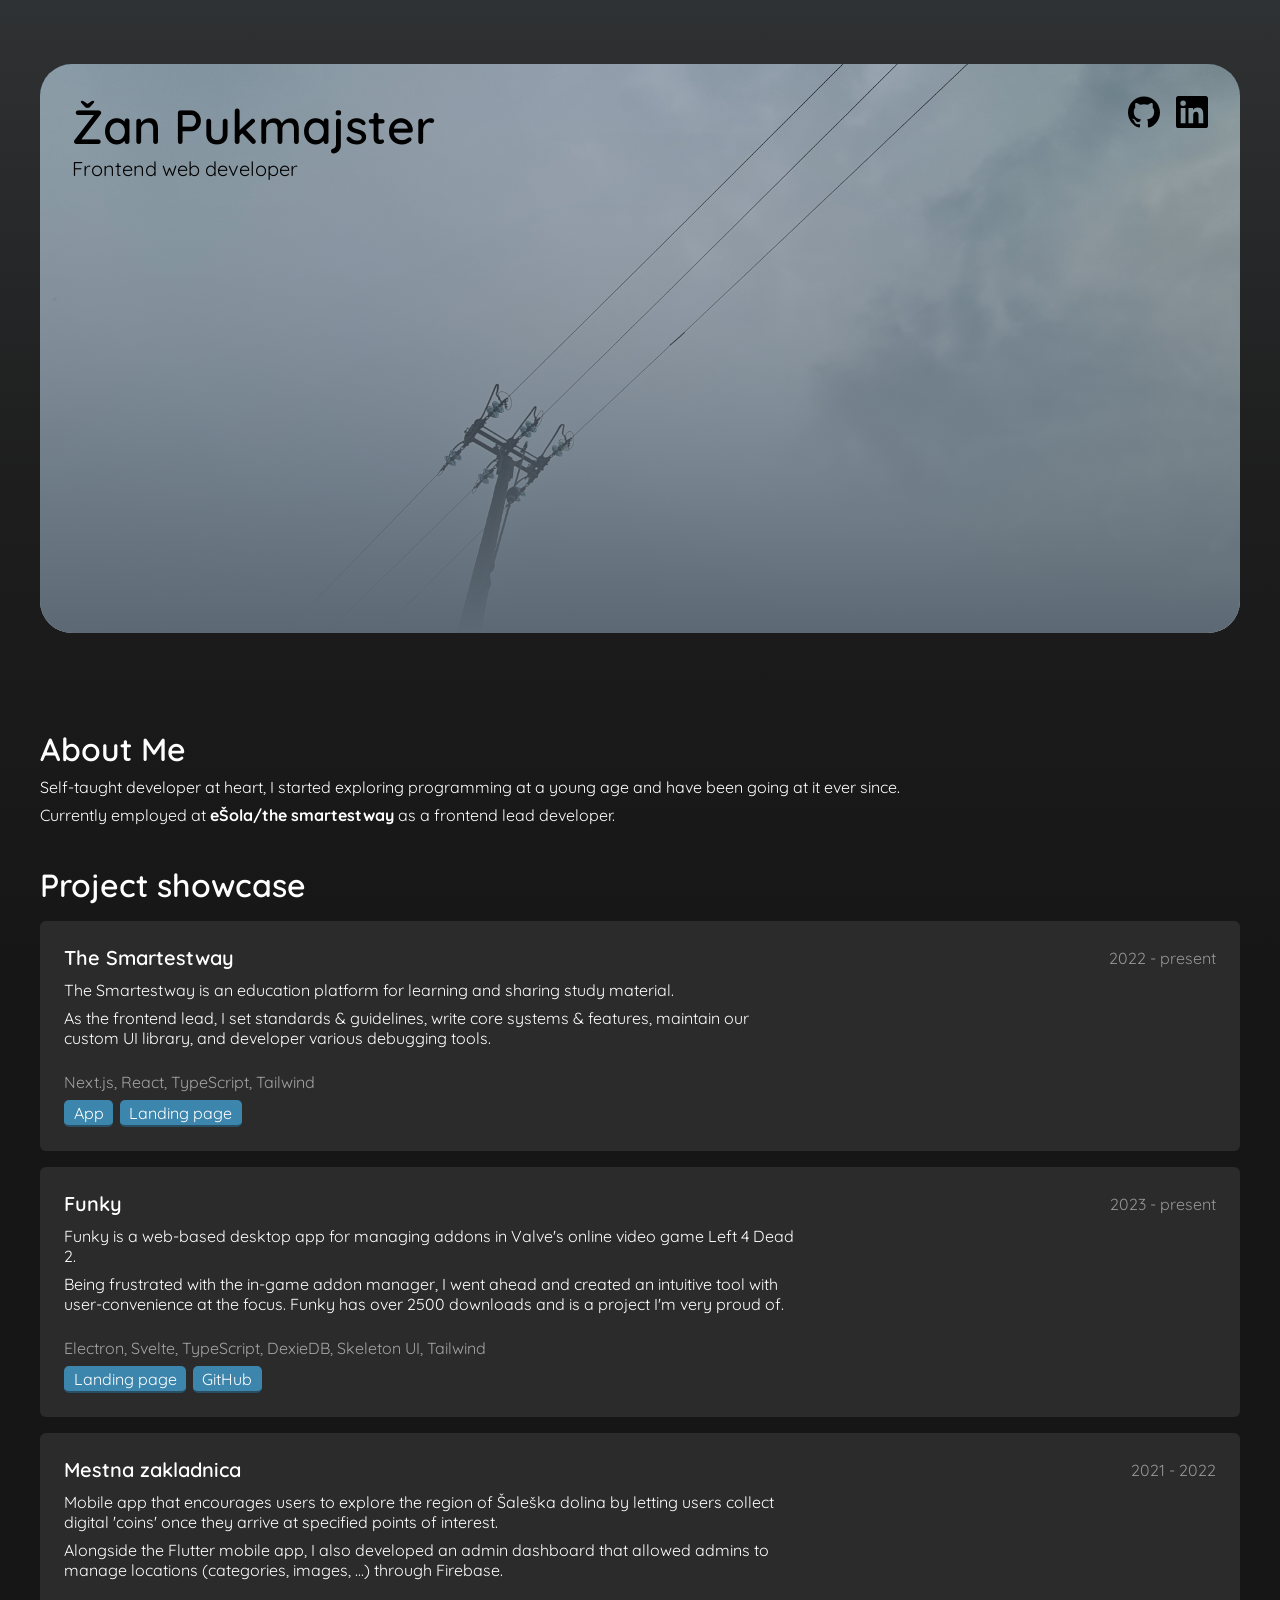
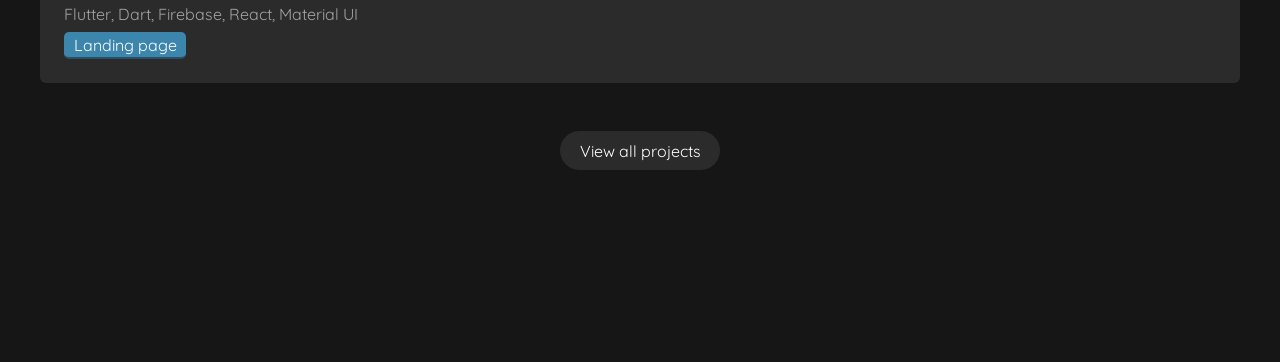
==== docs/index.html @ 7777bf66 "move to /docs" ====
<!doctype html>
<html lang="en">
  <head>
    <meta charset="UTF-8" />
    <meta name="viewport" content="width=device-width, initial-scale=1.0" />
    <title>Žan Pukmajster</title>

    <!-- CSS -->
    <link rel="stylesheet" href="index.css" />

    <!-- Google Fonts -->
    <link rel="preconnect" href="https://fonts.googleapis.com" />
    <link rel="preconnect" href="https://fonts.gstatic.com" crossorigin />

    <link
      href="https://fonts.googleapis.com/css2?family=Quicksand:wght@300..700&display=swap"
      rel="stylesheet"
    />

    <script defer src="./scripts/project-card.js"></script>
  </head>

  <body>
    <div id="BackgroundContainer">
      <div id="BackgroundInner">
        <img src="./assets/bg.jpg" id="BlurredBg" alt="" />
        <div id="BlurredBgOverlay"></div>
      </div>
    </div>

    <section id="Header">
      <div id="HeaderText">
        <h1 id="HeaderName">Žan Pukmajster</h1>
        <h4 id="HeaderTagline">Frontend web developer</h4>

        <div id="HeaderLinks">
          <a href="https://github.com/pukmajster" target="_blank">
            <p-icon-github></p-icon-github>
          </a>

          <a
            href="https://www.linkedin.com/in/%C5%BEan-pukmajster-7052091b8/"
            target="_blank"
          >
            <p-icon-linkedin></p-icon-linkedin>
          </a>
        </div>
      </div>
    </section>

    <main>
      <section id="Bio" class="TextPadding">
        <h2>About Me</h2>
        <p>
          Self-taught developer at heart, I started exploring programming at a
          young age and have been going at it ever since.
        </p>

        <p>
          Currently employed at <strong>eŠola/the smartestway</strong> as a
          frontend lead developer.
        </p>
      </section>

      <section id="Projects">
        <div style="margin-top: 2em">
          <h2 class="TextPadding">Project showcase</h2>
        </div>

        <p-project-card
          title="The Smartestway"
          timeframe="2022 - present"
          about="The Smartestway is an education platform for learning and sharing study material."
          details="As the frontend lead, I set standards &
            guidelines, write core systems & features, maintain our custom UI
            library, and developer various debugging tools."
          stack="Next.js, React, TypeScript, Tailwind"
          app-url="https://app.thesmartestway.com/"
          landing-page-url="https://thesmartestway.com/"
        ></p-project-card>

        <p-project-card
          title="Funky"
          timeframe="2023 - present"
          about="Funky is a web-based desktop app for managing addons in Valve's
            online video game Left 4 Dead 2."
          details="Being frustrated with the in-game addon manager, I went ahead and
            created an intuitive tool with user-convenience at the focus. Funky has over 2500 downloads and is a project I'm very proud of."
          stack="Electron, Svelte, TypeScript, DexieDB, Skeleton UI, Tailwind"
          landing-page-url="https://pukmajster.github.io/funky/"
          github-url="https://github.com/pukmajster/funky"
        ></p-project-card>

        <p-project-card
          title="Mestna zakladnica"
          timeframe="2021 - 2022"
          about="Mobile app that encourages users to explore the region of Šaleška
            dolina by letting users collect digital 'coins' once they arrive at
            specified points of interest."
          details="Alongside the Flutter mobile app, I also developed an admin dashboard that allowed admins to manage locations (categories, images, ...) through Firebase."
          stack="Flutter, Dart, Firebase, React, Material UI"
          landing-page-url="https://www.visitsaleska.si/sl/dozivetja/otrosko/mestna-zakladnica/"
        ></p-project-card>

        <a id="AllProjectsLink" class="Button" href="/projects.html">
          View all projects
        </a>
      </section>

      <footer>
        <!-- <p>© 2026 Žan Pukmajster</p> -->
      </footer>

      <section id="Devroom" style="display: none">
        <h1>H1 heading</h1>
        <h2>H2 heading</h2>
        <h3>H3 heading</h3>
        <h4>H4 heading</h4>
        <h5>H5 heading</h5>
        <p>Paragraph</p>
      </section>
    </main>
  </body>
</html>
---- docs/index.css ----
* {
  margin: 0;
  padding: 0;
  box-sizing: content-box;
}

:root {
  --text-color: #000000;
  --body-bg: #161616;
  --bio-bg: #5c6974;
  --sect-w: 1200px;
  --sect-p: 2em;
  --content-border-color: #9494944f;

  font-family: "Quicksand", Nunito, sans-serif;
}

html,
body {
  overflow-x: hidden;
}

body {
  background-color: var(--body-bg);
  color: var(--text-color);
  margin: 0;
}

main {
  padding: 32px;
}

.Padded {
  padding: var(--sect-p);
}

#BackgroundInner {
  position: relative;
  margin: 0 auto;
  width: 100vw;
  display: grid;

  &>* {
    grid-area: 1/1;
  }
}

#BlurredBg {
  display: none;
  margin: 0 auto;
  max-width: 1200px;

  opacity: 0.2;

  z-index: -3;

  filter: blur(18px);
  transform: scale(2) rotate(180deg) translateY(2px);
}

#BlurredBgOverlay {
  margin: 0 auto;
  width: 100vw;
  height: 990px;

  position: absolute;
  left: 0;
  right: 0;

  z-index: -1;

  /* background: linear-gradient(180deg, rgba(255, 255, 255, 0), var(--body-bg)); */
  background: linear-gradient(180deg, #8490993a, #1d1d1d, var(--body-bg));
}

@media (max-width: 1300px) {
  #BackgroundContainer {
    /* display: none; */
  }
}


section,
footer {
  max-width: var(--sect-w);
  width: 100%;
  margin: 0 auto;
}

h1,
h2,
h3,
h4,
h5 {
  font-family: "Quicksand", Nunito, sans-serif;
  font-weight: 600;
}

h1 {
  font-size: 3rem;
}

h2 {
  font-size: 2rem;
}

h3 {
  font-size: 1.5rem;
}

h4 {
  font-size: 1.25rem;
}

h5 {
  font-size: 1rem;
}

p {
  font-size: 1rem;
  line-height: 1.25;
  margin: 0.5em 0;
}

.PaddedSection {
  padding: var(--sect-p);
  width: var(--sect-w);
  margin: 0 auto;
}

.TextPadding {
  /* padding-left: 1em; */
}

#Header {
  position: relative;
  height: 569px;

  max-width: var(--sect-w);
  overflow: hidden;
  box-shadow: 0px 4px 12px rgba(0, 0, 0, 0.342);

  background-image: url("assets/bg.jpg");
  background-position: top center;
  background-size: cover;
  background-repeat: no-repeat;

  /* Header gradient */
  &::before {
    content: "";
    position: absolute;
    pointer-events: none;
    user-select: none;
    top: 0;
    left: 0;
    width: var(--sect-w);
    height: 100%;
    background: linear-gradient(180deg, rgba(255, 255, 255, 0), #1616169d);
    background: linear-gradient(180deg, rgba(255, 255, 255, 0), var(--bio-bg));
  }

  #HeaderText {
    position: relative;

    display: flex;
    flex-direction: column;
    gap: 0rem;

    margin-top: em;
    padding: 2em;
    height: 100%;

    #HeaderTagline {
      font-weight: 400;
    }

    #HeaderLinks {
      position: absolute;
      top: 2em;
      right: 2em;

      display: flex;
      gap: 1em;
    }
  }

  #HeaderBio {
    position: relative;
  }
}

@media (min-width: 1220px) {
  #Header {
    margin: 4em auto 4em auto;
    border-radius: 2em;
    box-shadow: none;

    /* Header gradient */
    &::before {
      background: linear-gradient(180deg, rgba(255, 255, 255, 0), var(--bio-bg));
    }
  }
}

#AllProjectsLink {
  display: block;
  margin: 2em auto;
}

.Button {
  appearance: none;
  background: none;
  border: none;
  color: white;
  padding: 0.6em 1.2em;

  background: #2b2b2b;
  border-radius: 666px;

  &:hover {
    background: rgba(255, 255, 255, 0.219);
  }
}

#HomeButton {
  appearance: none;
  background: none;
  border: none;
  color: white;
  font-size: 1.4em;
  padding: 0.5em;

  display: flex;
  align-items: center;
  gap: 0.4em;

  aspect-ratio: 1/1;

  display: grid;
  place-items: center;

  svg {
    width: 1em;
    height: 1em;
    color: white;
    translate: -2px 0;
  }

  background: #2b2b2b;
  border-radius: 1555px;

  &:hover {
    background: rgba(255, 255, 255, 0.219);
  }
}

#Bio {
  color: white;
}

#Work {
  background-color: var(--bio-bg)
}

footer {
  padding: 4em 2em;
  text-align: center;
  color: rgb(172, 169, 169);
}

.CareerBox {
  background-color: #ffffff1c;
  border-radius: 4px;
  padding: 1.5em;

  display: flex;
  flex-direction: column;
  gap: 0.45em;
}

#CareerContainer {
  display: grid;
  grid-template-columns: 1fr 1fr;
  gap: 1em;

  margin-top: 1em;
}

#CareerEnterprise {
  grid-column: 1 / 3;
}

#Projects {
  display: flex;
  flex-direction: column;
  gap: 1em;

  /* max-width: 800px; */

  color: white;

  .ProjectCard {
    padding: 1.5em;
    border-radius: 6px;

    background: rgb(43, 43, 43);
  }

  .ProjectCardHeader {
    width: 100%;
    display: flex;
    justify-content: space-between;

    h4 {
      display: inline-block;
    }
  }

  .ProjectCardTimeframe {
    opacity: 0.5;
    line-height: 1.7;
  }

  .ProjectCardLinks {
    display: flex;
    gap: 0.4em;
  }

  .ProjectCardStack {
    margin-top: 24px;

    font-size: 1em;
    color: rgb(163, 163, 163);
  }

  .ProjectCategory {
    display: flex;
    align-items: center;
    gap: 1em;

    &.ProjectCategory__Padded {
      margin-top: 1em;
    }

    .ProjectCategoryLine {
      flex: 1;
      height: 1px;
      background-color: rgb(114, 114, 114);
    }
  }

  .ProjectCardContent {
    display: grid;
    grid-template-columns: 1fr 400px;
    gap: 1rem;

    @media (max-width: 1220px) {
      display: flex;
      flex-direction: column;
    }
  }

  .ProjectCardImg {
    object-fit: cover;
    border-radius: 8px;
    width: 100%;

    @media (max-width: 1220px) {
      height: auto;
      width: auto;
      max-width: min(100%, 600px);
    }
  }

}

a {
  color: inherit;
  text-decoration: none;

  .Icon {
    &:hover {
      color: rgb(255, 255, 255);
    }
  }
}

.Link {
  background: rgb(60, 133, 172);

  &:hover {
    background: rgb(30, 97, 133);
  }

  color: white;
  padding: 0.15em 0.6em;

  border-bottom: 2px solid rgba(19, 19, 19, 0.473);
  border-radius: 5px;

}

.Icon {
  width: 2em;
  height: 2em;
}



#Devroom {}
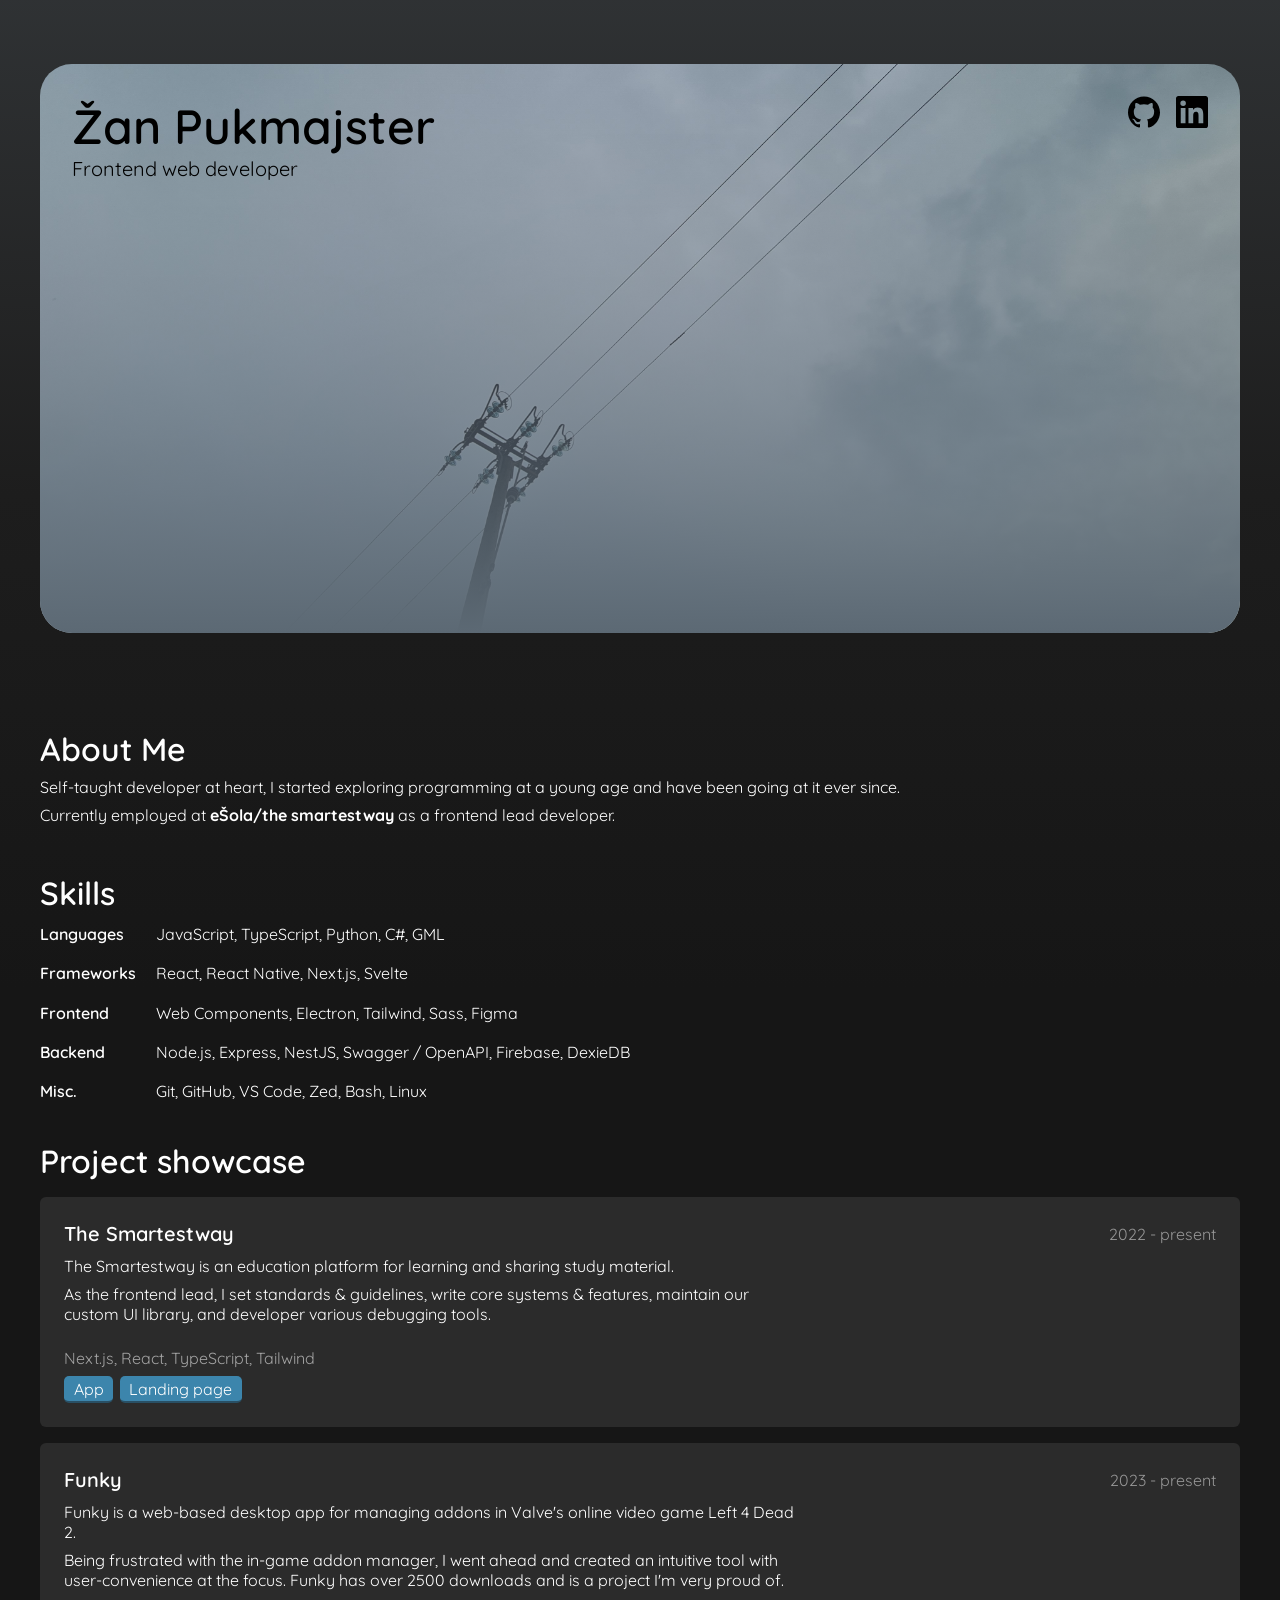
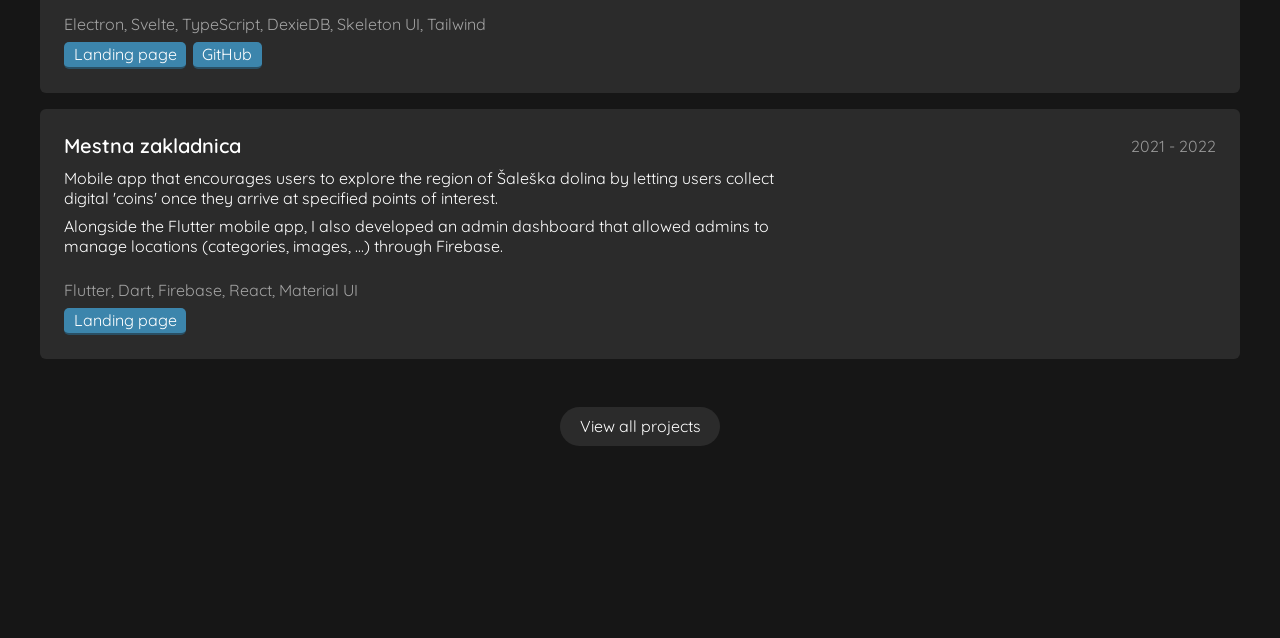
==== commit 7de2902b: "add skills" ====
--- a/docs/index.html
+++ b/docs/index.html
@@ -38,10 +38,7 @@
             <p-icon-github></p-icon-github>
           </a>
 
-          <a
-            href="https://www.linkedin.com/in/%C5%BEan-pukmajster-7052091b8/"
-            target="_blank"
-          >
+          <a href="https://www.linkedin.com/in/pukmajster/" target="_blank">
             <p-icon-linkedin></p-icon-linkedin>
           </a>
         </div>
@@ -60,6 +57,35 @@
           Currently employed at <strong>eŠola/the smartestway</strong> as a
           frontend lead developer.
         </p>
+      </section>
+
+      <section id="Skills" class="">
+        <h2>Skills</h2>
+
+        <p-skills-row
+          category="Languages"
+          skills="JavaScript, TypeScript, Python, C#, GML"
+        ></p-skills-row>
+
+        <p-skills-row
+          category="Frameworks"
+          skills="React, React Native, Next.js, Svelte"
+        ></p-skills-row>
+
+        <p-skills-row
+          category="Frontend"
+          skills="Web Components, Electron, Tailwind, Sass, Figma"
+        ></p-skills-row>
+
+        <p-skills-row
+          category="Backend"
+          skills="Node.js, Express, NestJS, Swagger / OpenAPI, Firebase, DexieDB"
+        ></p-skills-row>
+
+        <p-skills-row
+          category="Misc."
+          skills="Git, GitHub, VS Code, Zed, Bash, Linux"
+        ></p-skills-row>
       </section>
 
       <section id="Projects">
--- a/docs/index.css
+++ b/docs/index.css
@@ -202,6 +202,18 @@
   }
 }
 
+@media (max-width: 620px) {
+
+  #Header #HeaderName {
+    font-size: 2.4rem;
+  }
+
+  #Header #HeaderText #HeaderLinks {
+    top: unset;
+    bottom: 5.5rem;
+  }
+}
+
 #AllProjectsLink {
   display: block;
   margin: 2em auto;
@@ -371,7 +383,39 @@
       max-width: min(100%, 600px);
     }
   }
-
+}
+
+
+section#Skills {
+  margin-top: 3rem;
+  color: white;
+}
+
+.SkillsRow {
+  display: flex;
+  margin-top: 0.2rem;
+  gap: 0px;
+
+  .SkillsRowCategory {
+    font-weight: 600;
+    margin-right: 1em;
+    width: 100px
+  }
+
+  .SkillsRowSkills {
+    font-weight: 400;
+  }
+}
+
+@media (max-width: 1220px) {
+  .SkillsRow {
+    flex-direction: column;
+    margin-top: 1rem;
+
+    .SkillsRowCategory {
+      line-height: 0px;
+    }
+  }
 }
 
 a {
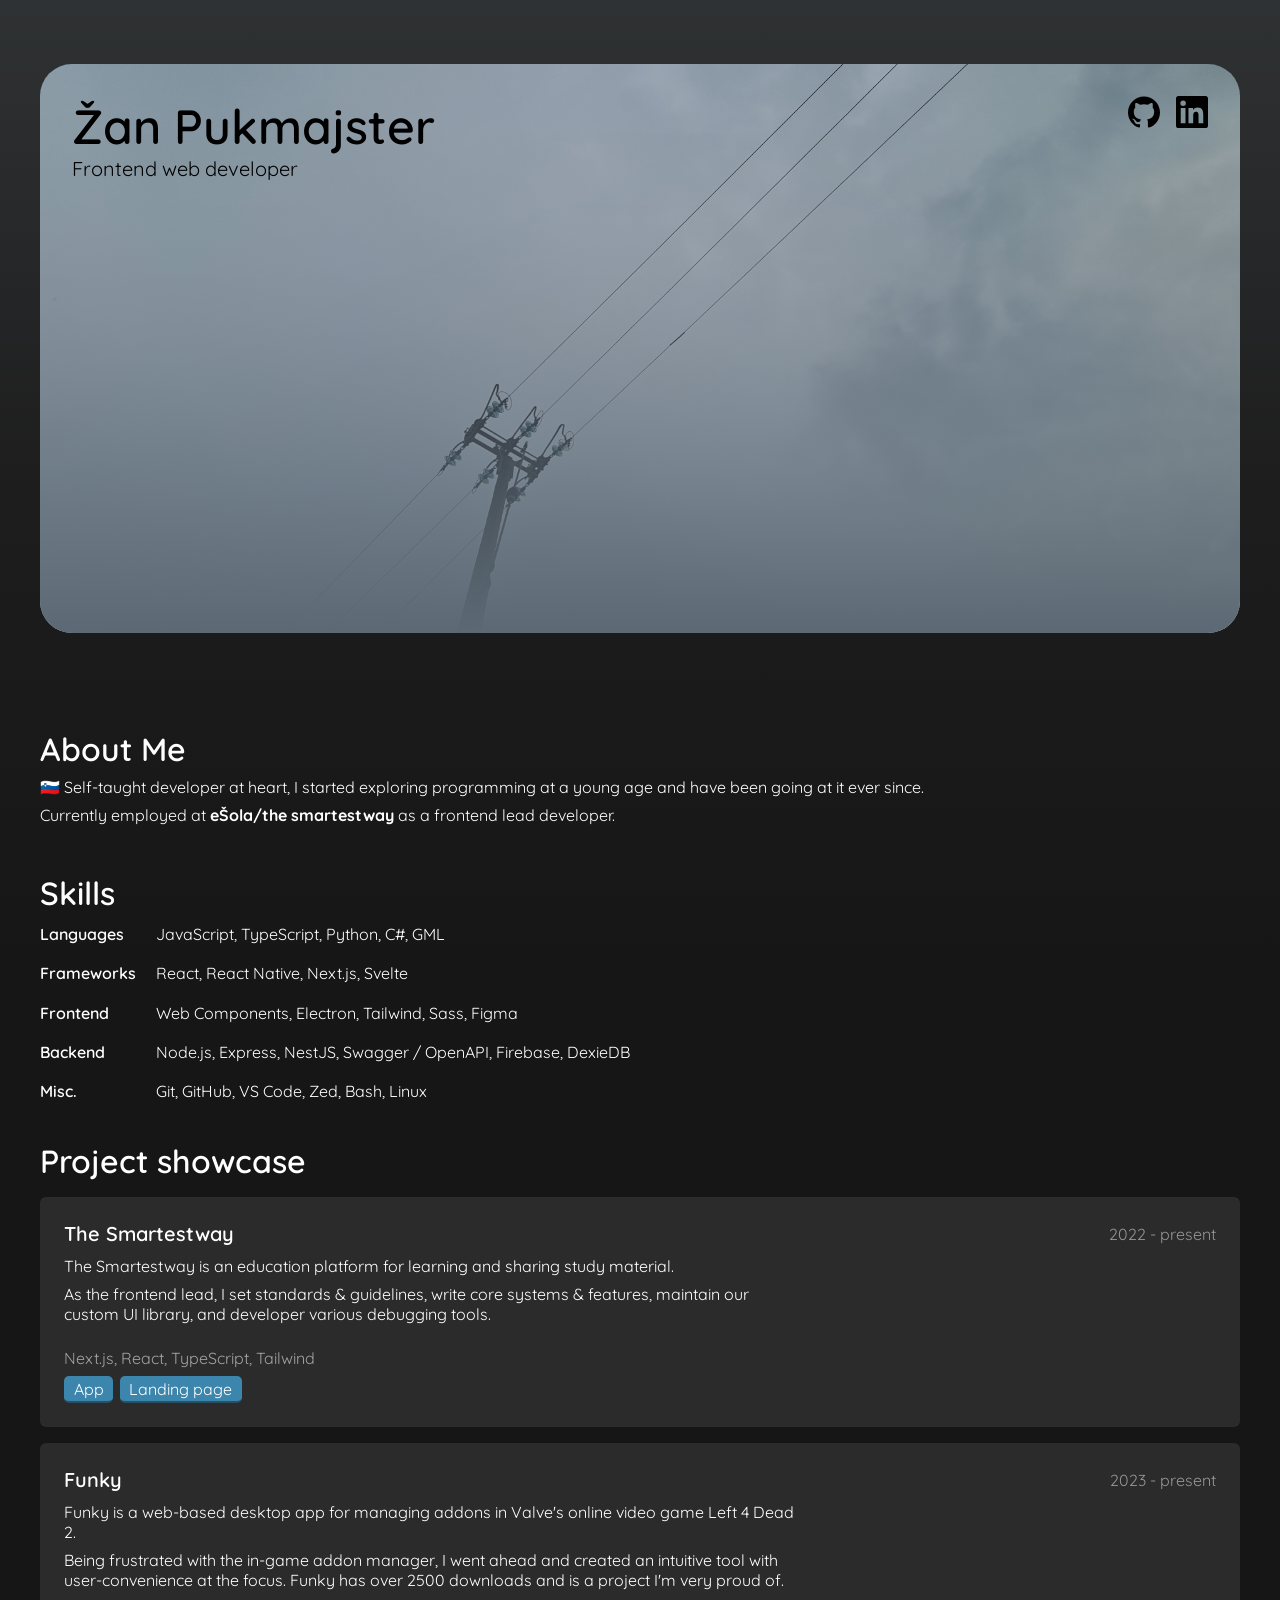
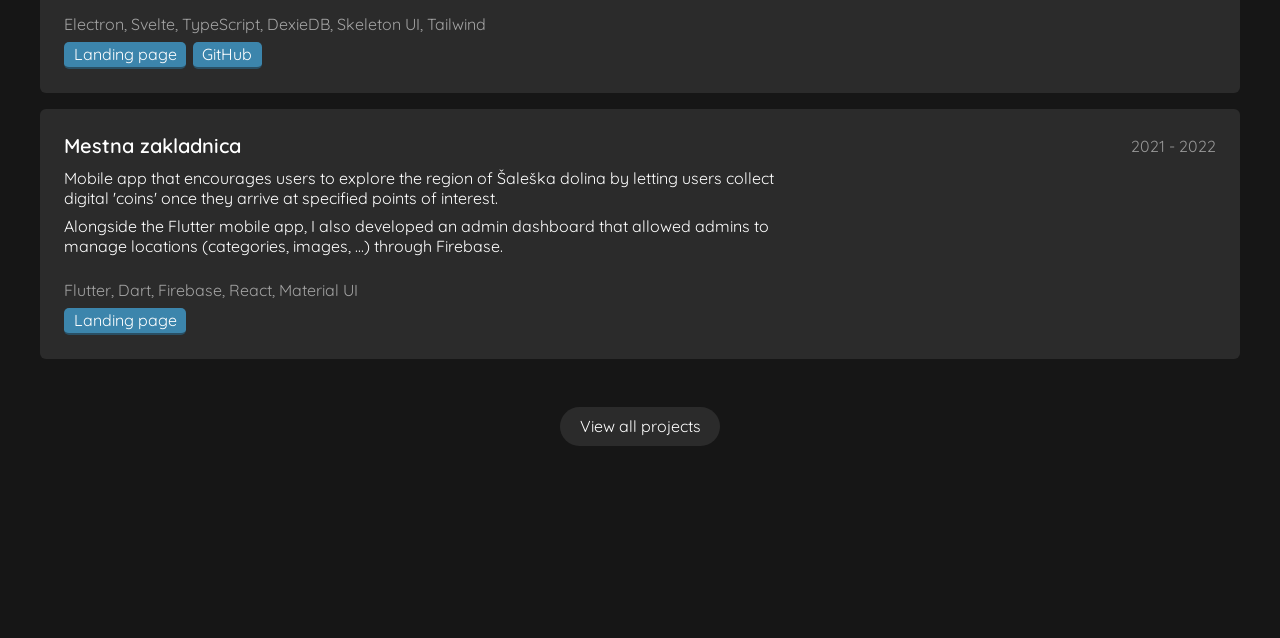
==== commit 6398e94b: "add country" ====
--- a/docs/index.html
+++ b/docs/index.html
@@ -49,8 +49,8 @@
       <section id="Bio" class="TextPadding">
         <h2>About Me</h2>
         <p>
-          Self-taught developer at heart, I started exploring programming at a
-          young age and have been going at it ever since.
+          🇸🇮 Self-taught developer at heart, I started exploring programming at
+          a young age and have been going at it ever since.
         </p>
 
         <p>
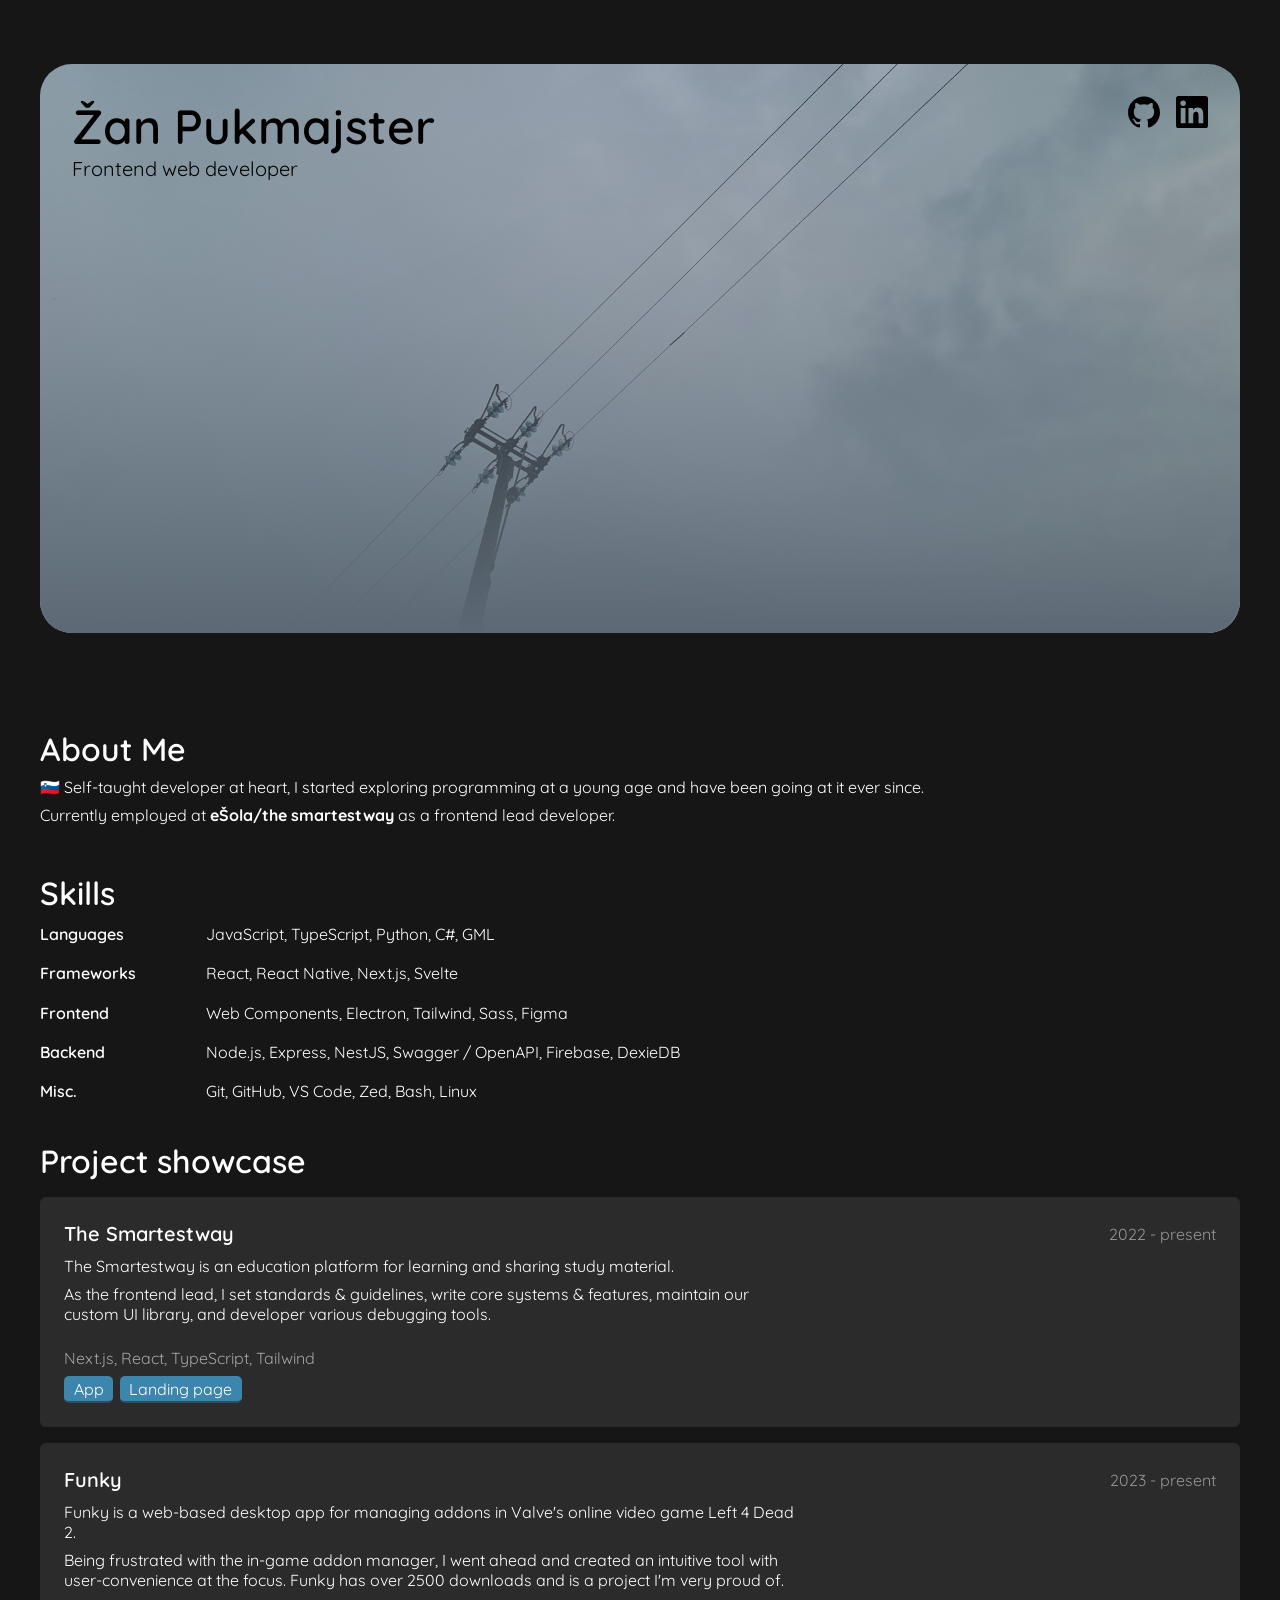
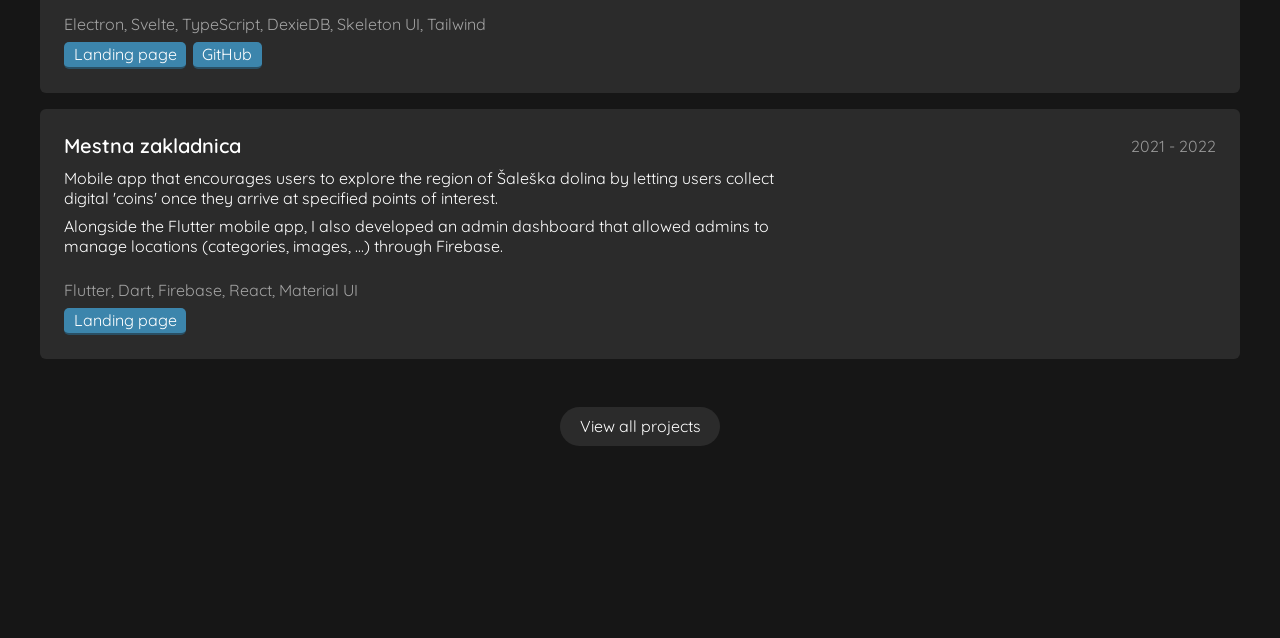
==== commit ae9324b2: "remove bg" ====
--- a/docs/index.html
+++ b/docs/index.html
@@ -21,13 +21,6 @@
   </head>
 
   <body>
-    <div id="BackgroundContainer">
-      <div id="BackgroundInner">
-        <img src="./assets/bg.jpg" id="BlurredBg" alt="" />
-        <div id="BlurredBgOverlay"></div>
-      </div>
-    </div>
-
     <section id="Header">
       <div id="HeaderText">
         <h1 id="HeaderName">Žan Pukmajster</h1>
--- a/docs/index.css
+++ b/docs/index.css
@@ -34,52 +34,6 @@
   padding: var(--sect-p);
 }
 
-#BackgroundInner {
-  position: relative;
-  margin: 0 auto;
-  width: 100vw;
-  display: grid;
-
-  &>* {
-    grid-area: 1/1;
-  }
-}
-
-#BlurredBg {
-  display: none;
-  margin: 0 auto;
-  max-width: 1200px;
-
-  opacity: 0.2;
-
-  z-index: -3;
-
-  filter: blur(18px);
-  transform: scale(2) rotate(180deg) translateY(2px);
-}
-
-#BlurredBgOverlay {
-  margin: 0 auto;
-  width: 100vw;
-  height: 990px;
-
-  position: absolute;
-  left: 0;
-  right: 0;
-
-  z-index: -1;
-
-  /* background: linear-gradient(180deg, rgba(255, 255, 255, 0), var(--body-bg)); */
-  background: linear-gradient(180deg, #8490993a, #1d1d1d, var(--body-bg));
-}
-
-@media (max-width: 1300px) {
-  #BackgroundContainer {
-    /* display: none; */
-  }
-}
-
-
 section,
 footer {
   max-width: var(--sect-w);
@@ -140,7 +94,7 @@
   overflow: hidden;
   box-shadow: 0px 4px 12px rgba(0, 0, 0, 0.342);
 
-  background-image: url("assets/bg.jpg");
+  background-image: url("assets/hero.jpg");
   background-position: top center;
   background-size: cover;
   background-repeat: no-repeat;
@@ -385,6 +339,15 @@
   }
 }
 
+#PageBgWrapper {
+  pointer-events: none;
+  position: absolute;
+  top: 0;
+  left: 0;
+
+  width: 100%;
+  height: 100%;
+}
 
 section#Skills {
   margin-top: 3rem;
@@ -399,7 +362,7 @@
   .SkillsRowCategory {
     font-weight: 600;
     margin-right: 1em;
-    width: 100px
+    width: 150px
   }
 
   .SkillsRowSkills {
@@ -410,7 +373,7 @@
 @media (max-width: 1220px) {
   .SkillsRow {
     flex-direction: column;
-    margin-top: 1rem;
+    margin-top: 0.7rem;
 
     .SkillsRowCategory {
       line-height: 0px;
